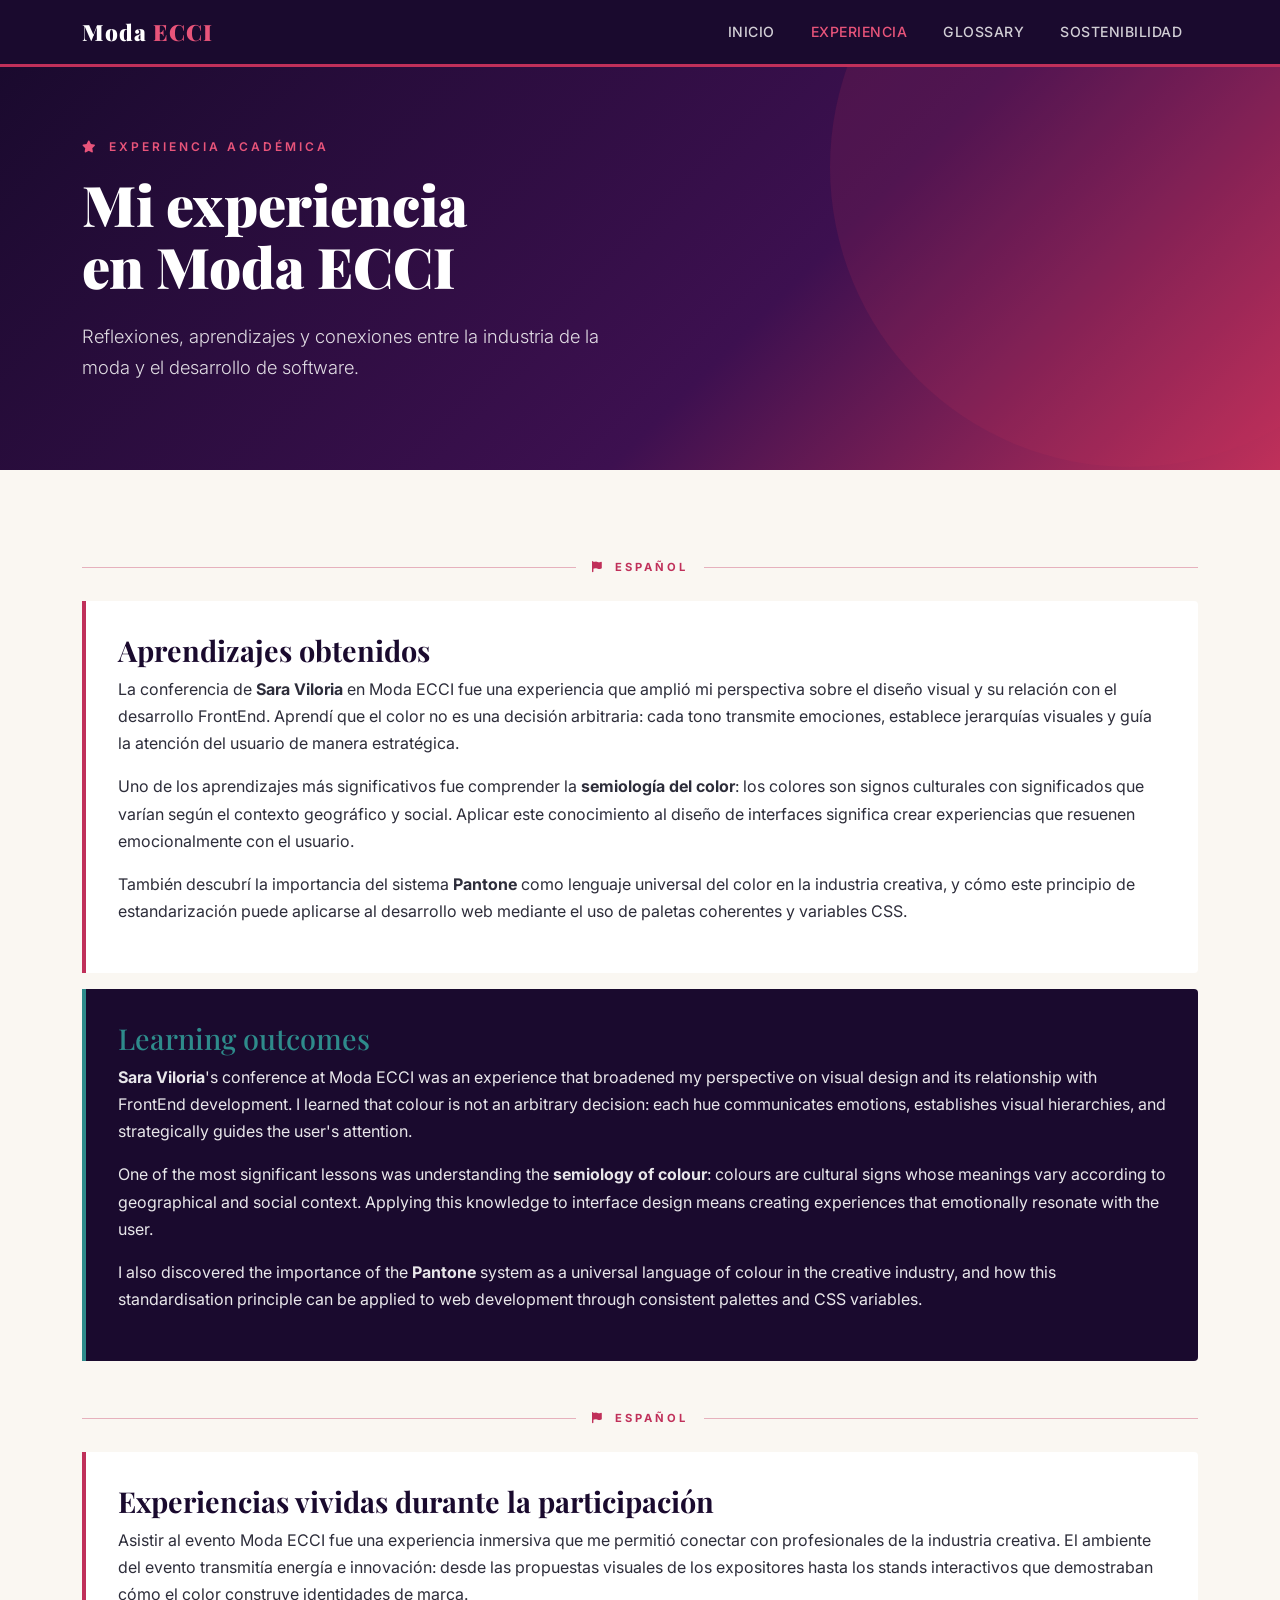
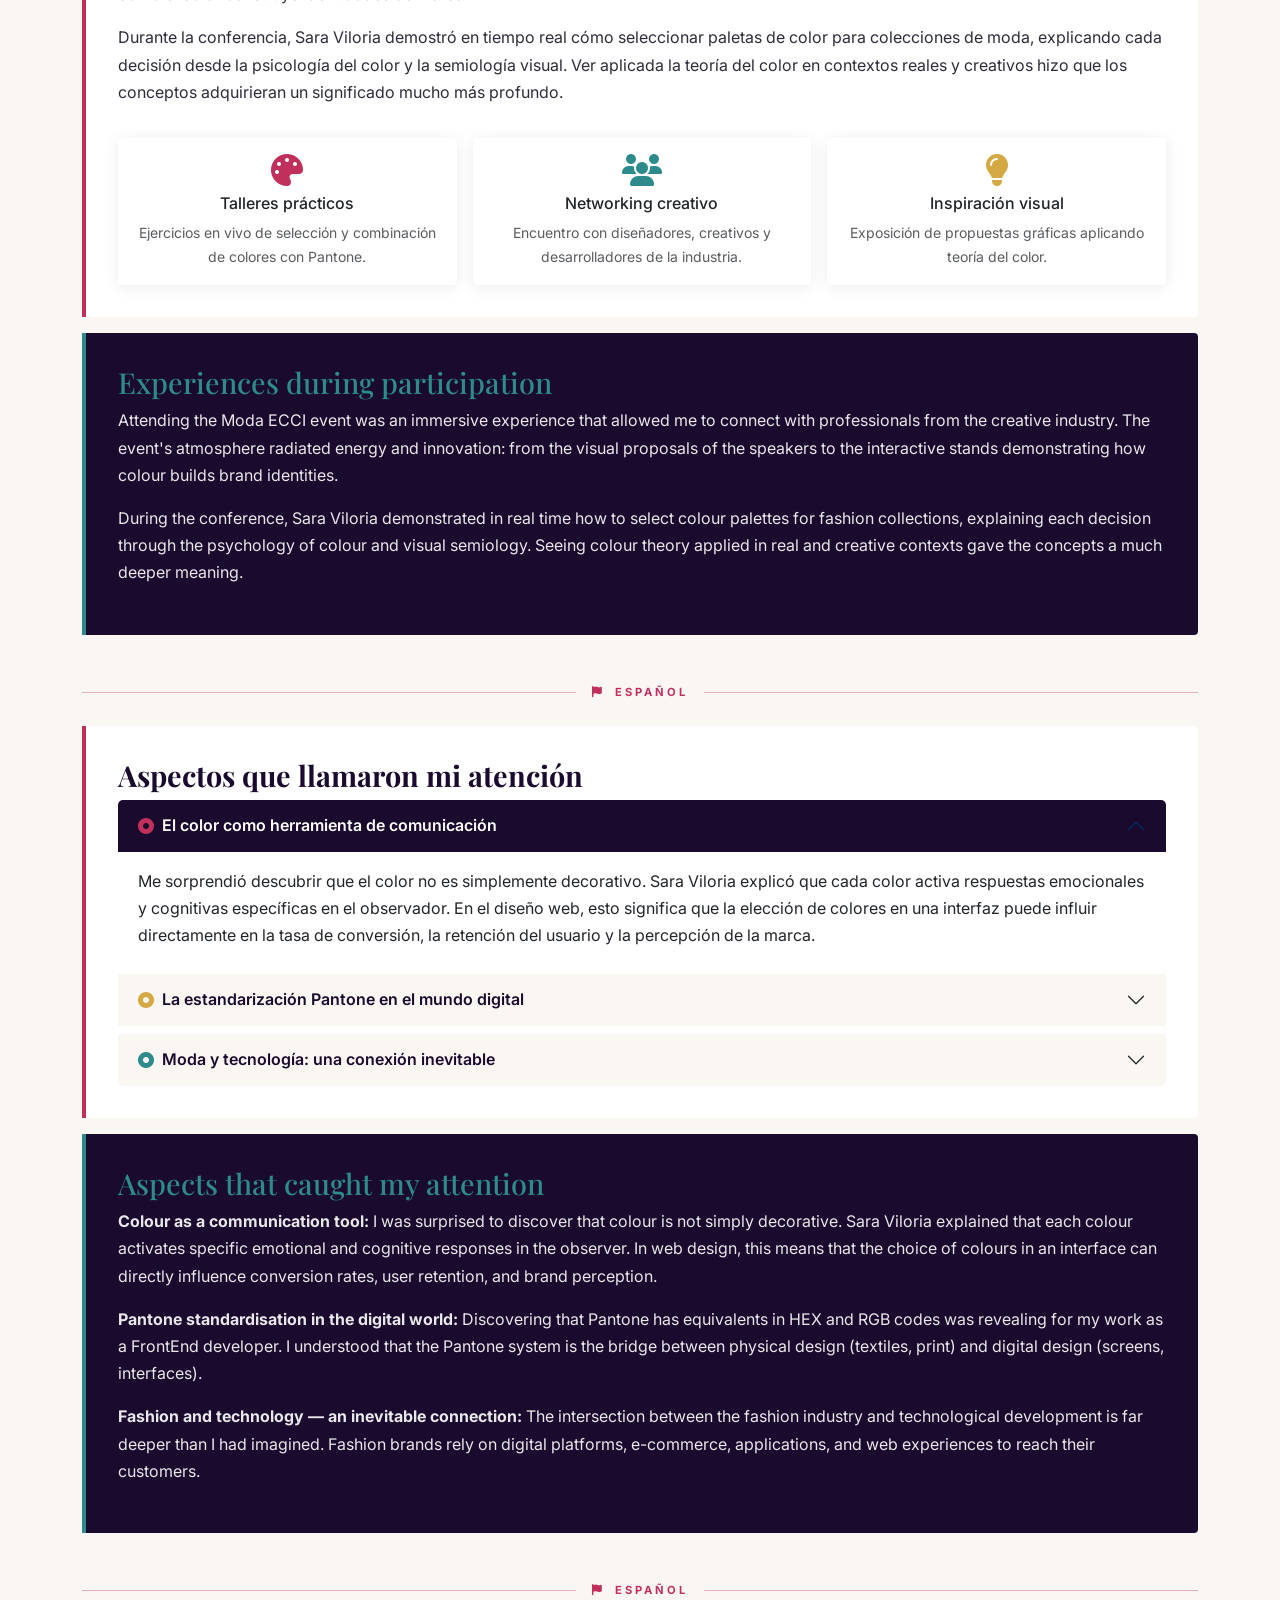
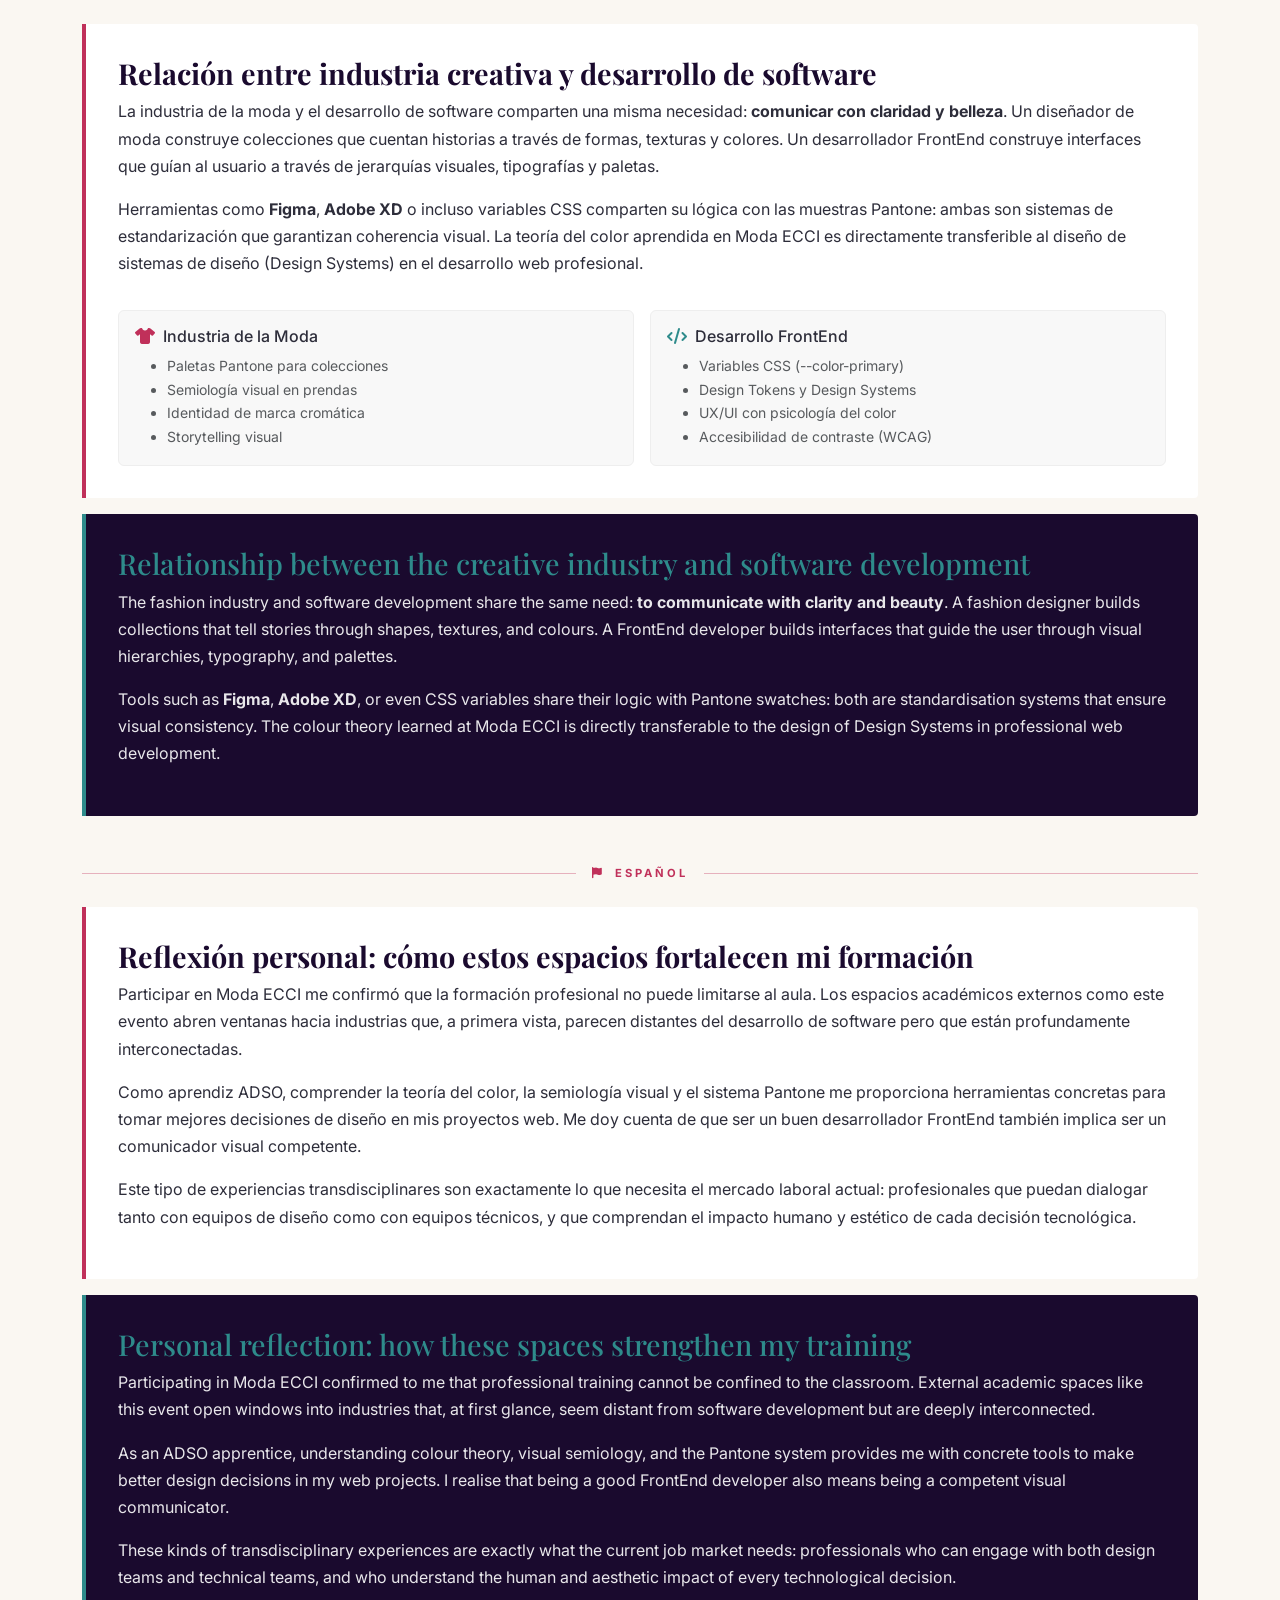
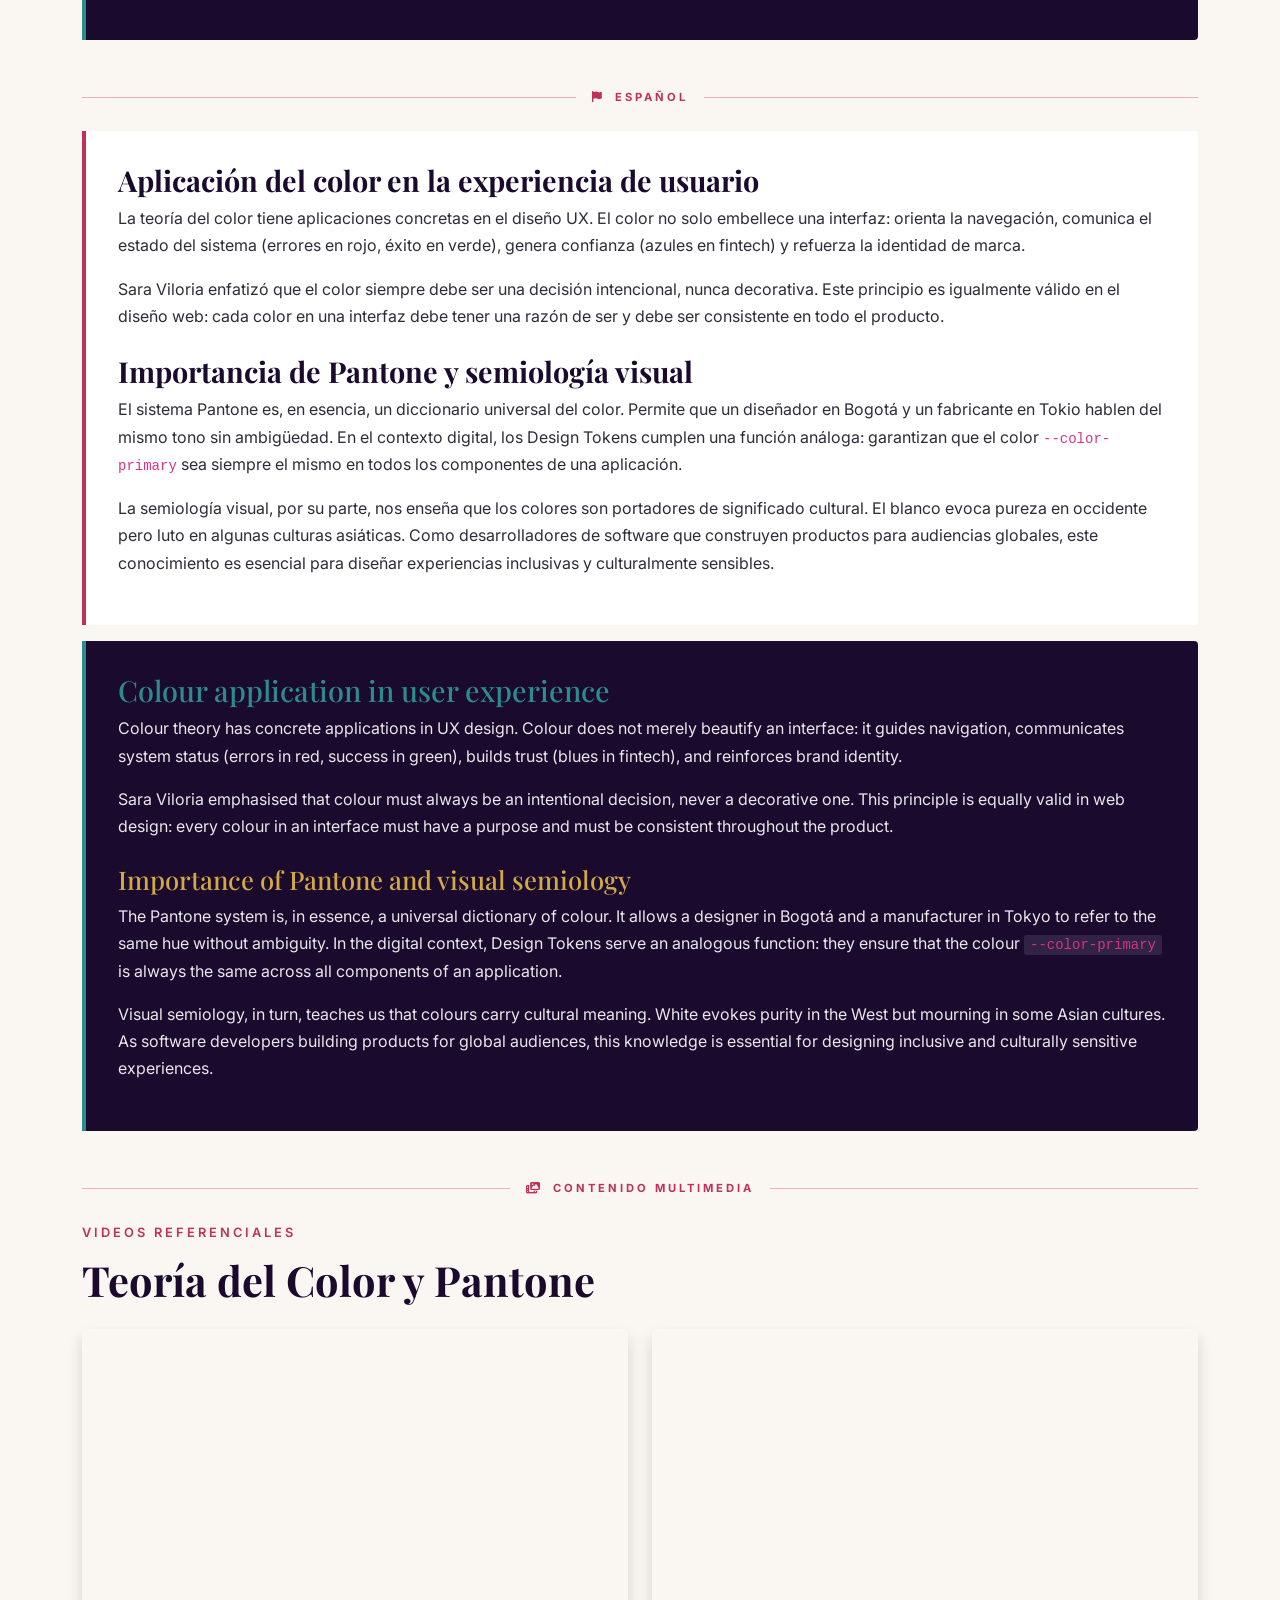
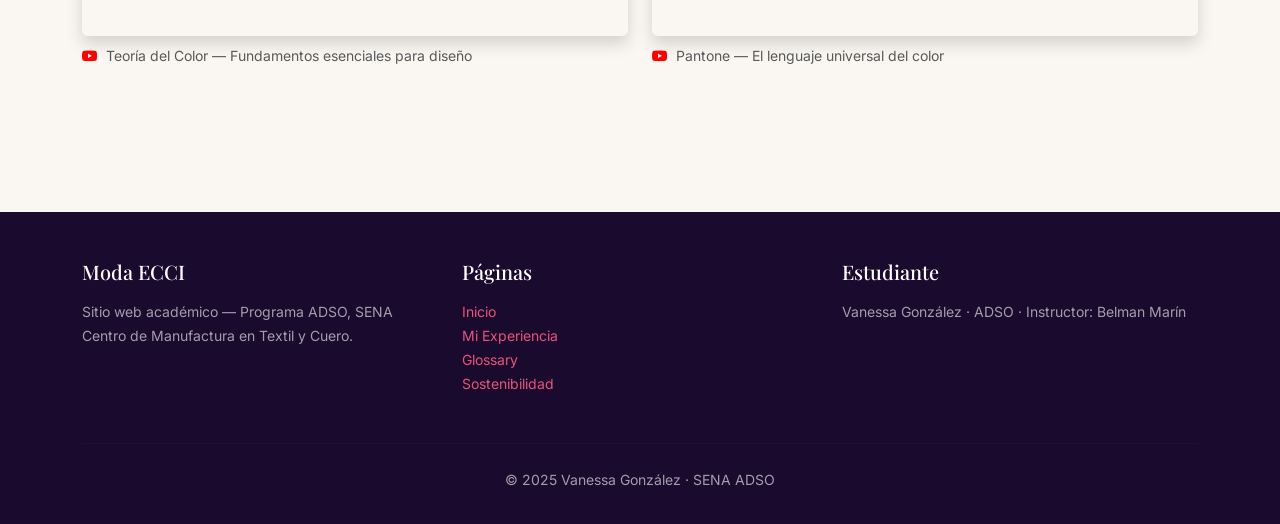
==== pages/experiencia.html @ 223ffd8f "Add files via upload" ====
<!DOCTYPE html>
<html lang="es">
<head>
  <meta charset="UTF-8" />
  <meta name="viewport" content="width=device-width, initial-scale=1.0" />
  <title>Mi Experiencia — Moda ECCI</title>
  <link rel="stylesheet" href="https://cdn.jsdelivr.net/npm/bootstrap@5.3.3/dist/css/bootstrap.min.css" />
  <link rel="stylesheet" href="https://cdnjs.cloudflare.com/ajax/libs/font-awesome/6.5.0/css/all.min.css" />
  <link rel="stylesheet" href="../css/style.css" />
</head>
<body>

  <!-- NAVBAR -->
  <nav class="navbar navbar-expand-lg navbar-moda sticky-top">
    <div class="container">
      <a class="navbar-brand" href="../index.html">Moda <span>ECCI</span></a>
      <button class="navbar-toggler border-0" type="button" data-bs-toggle="collapse" data-bs-target="#mainNav">
        <span class="navbar-toggler-icon" style="filter:invert(1);"></span>
      </button>
      <div class="collapse navbar-collapse" id="mainNav">
        <ul class="navbar-nav ms-auto gap-1">
          <li class="nav-item"><a class="nav-link" href="../index.html">Inicio</a></li>
          <li class="nav-item"><a class="nav-link" href="experiencia.html">Experiencia</a></li>
          <li class="nav-item"><a class="nav-link" href="glossary.html">Glossary</a></li>
          <li class="nav-item"><a class="nav-link" href="sostenibilidad.html">Sostenibilidad</a></li>
        </ul>
      </div>
    </div>
  </nav>

  <!-- HERO interno -->
  <section class="hero" style="padding:70px 0 55px;">
    <div class="container">
      <p class="hero-label"><i class="fa-solid fa-star me-1"></i> Experiencia académica</p>
      <h1 style="font-size:clamp(2rem,5vw,3.5rem);">Mi experiencia<br>en Moda ECCI</h1>
      <p class="lead">Reflexiones, aprendizajes y conexiones entre la industria de la moda y el desarrollo de software.</p>
    </div>
  </section>

  <main class="container py-5">

    <!-- ════════════════════════════════════════
         BLOQUE 1: APRENDIZAJES OBTENIDOS
         ════════════════════════════════════════ -->
    <div class="lang-divider"><span class="lang-tag"><i class="fa-solid fa-flag me-1"></i> Español</span></div>

    <div class="lang-section-es">
      <h2 class="section-title" style="font-size:1.8rem;">Aprendizajes obtenidos</h2>
      <p>La conferencia de <strong>Sara Viloria</strong> en Moda ECCI fue una experiencia que amplió mi perspectiva sobre el diseño visual y su relación con el desarrollo FrontEnd. Aprendí que el color no es una decisión arbitraria: cada tono transmite emociones, establece jerarquías visuales y guía la atención del usuario de manera estratégica.</p>
      <p>Uno de los aprendizajes más significativos fue comprender la <strong>semiología del color</strong>: los colores son signos culturales con significados que varían según el contexto geográfico y social. Aplicar este conocimiento al diseño de interfaces significa crear experiencias que resuenen emocionalmente con el usuario.</p>
      <p>También descubrí la importancia del sistema <strong>Pantone</strong> como lenguaje universal del color en la industria creativa, y cómo este principio de estandarización puede aplicarse al desarrollo web mediante el uso de paletas coherentes y variables CSS.</p>
    </div>

    <!-- EN - Aprendizajes -->
    <div class="lang-section-en mt-0">
      <h2 style="font-family:var(--font-display);font-size:1.8rem;color:var(--pantone-teal);">Learning outcomes</h2>
      <p><strong>Sara Viloria</strong>'s conference at Moda ECCI was an experience that broadened my perspective on visual design and its relationship with FrontEnd development. I learned that colour is not an arbitrary decision: each hue communicates emotions, establishes visual hierarchies, and strategically guides the user's attention.</p>
      <p>One of the most significant lessons was understanding the <strong>semiology of colour</strong>: colours are cultural signs whose meanings vary according to geographical and social context. Applying this knowledge to interface design means creating experiences that emotionally resonate with the user.</p>
      <p>I also discovered the importance of the <strong>Pantone</strong> system as a universal language of colour in the creative industry, and how this standardisation principle can be applied to web development through consistent palettes and CSS variables.</p>
    </div>

    <!-- ════════════════════════════════════════
         BLOQUE 2: EXPERIENCIAS VIVIDAS
         ════════════════════════════════════════ -->
    <div class="lang-divider mt-5"><span class="lang-tag"><i class="fa-solid fa-flag me-1"></i> Español</span></div>

    <div class="lang-section-es">
      <h2 class="section-title" style="font-size:1.8rem;">Experiencias vividas durante la participación</h2>
      <p>Asistir al evento Moda ECCI fue una experiencia inmersiva que me permitió conectar con profesionales de la industria creativa. El ambiente del evento transmitía energía e innovación: desde las propuestas visuales de los expositores hasta los stands interactivos que demostraban cómo el color construye identidades de marca.</p>
      <p>Durante la conferencia, Sara Viloria demostró en tiempo real cómo seleccionar paletas de color para colecciones de moda, explicando cada decisión desde la psicología del color y la semiología visual. Ver aplicada la teoría del color en contextos reales y creativos hizo que los conceptos adquirieran un significado mucho más profundo.</p>
      <div class="row g-3 mt-2">
        <div class="col-md-4">
          <div class="card-moda card text-center p-3">
            <i class="fa-solid fa-palette fa-2x mb-2" style="color:var(--magenta);"></i>
            <h6>Talleres prácticos</h6>
            <p class="small text-muted mb-0">Ejercicios en vivo de selección y combinación de colores con Pantone.</p>
          </div>
        </div>
        <div class="col-md-4">
          <div class="card-moda card text-center p-3">
            <i class="fa-solid fa-users fa-2x mb-2" style="color:var(--pantone-teal);"></i>
            <h6>Networking creativo</h6>
            <p class="small text-muted mb-0">Encuentro con diseñadores, creativos y desarrolladores de la industria.</p>
          </div>
        </div>
        <div class="col-md-4">
          <div class="card-moda card text-center p-3">
            <i class="fa-solid fa-lightbulb fa-2x mb-2" style="color:var(--pantone-gold);"></i>
            <h6>Inspiración visual</h6>
            <p class="small text-muted mb-0">Exposición de propuestas gráficas aplicando teoría del color.</p>
          </div>
        </div>
      </div>
    </div>

    <div class="lang-section-en mt-0">
      <h2 style="font-family:var(--font-display);font-size:1.8rem;color:var(--pantone-teal);">Experiences during participation</h2>
      <p>Attending the Moda ECCI event was an immersive experience that allowed me to connect with professionals from the creative industry. The event's atmosphere radiated energy and innovation: from the visual proposals of the speakers to the interactive stands demonstrating how colour builds brand identities.</p>
      <p>During the conference, Sara Viloria demonstrated in real time how to select colour palettes for fashion collections, explaining each decision through the psychology of colour and visual semiology. Seeing colour theory applied in real and creative contexts gave the concepts a much deeper meaning.</p>
    </div>

    <!-- ════════════════════════════════════════
         BLOQUE 3: ASPECTOS QUE LLAMARON LA ATENCIÓN
         ════════════════════════════════════════ -->
    <div class="lang-divider mt-5"><span class="lang-tag"><i class="fa-solid fa-flag me-1"></i> Español</span></div>

    <div class="lang-section-es">
      <h2 class="section-title" style="font-size:1.8rem;">Aspectos que llamaron mi atención</h2>
      <div class="accordion accordion-moda" id="accordionAspectos">
        <div class="accordion-item border-0 mb-2">
          <h2 class="accordion-header">
            <button class="accordion-button" type="button" data-bs-toggle="collapse" data-bs-target="#a1">
              <i class="fa-solid fa-circle-dot me-2" style="color:var(--magenta);"></i> El color como herramienta de comunicación
            </button>
          </h2>
          <div id="a1" class="accordion-collapse collapse show" data-bs-parent="#accordionAspectos">
            <div class="accordion-body">
              Me sorprendió descubrir que el color no es simplemente decorativo. Sara Viloria explicó que cada color activa respuestas emocionales y cognitivas específicas en el observador. En el diseño web, esto significa que la elección de colores en una interfaz puede influir directamente en la tasa de conversión, la retención del usuario y la percepción de la marca.
            </div>
          </div>
        </div>
        <div class="accordion-item border-0 mb-2">
          <h2 class="accordion-header">
            <button class="accordion-button collapsed" type="button" data-bs-toggle="collapse" data-bs-target="#a2">
              <i class="fa-solid fa-circle-dot me-2" style="color:var(--pantone-gold);"></i> La estandarización Pantone en el mundo digital
            </button>
          </h2>
          <div id="a2" class="accordion-collapse collapse" data-bs-parent="#accordionAspectos">
            <div class="accordion-body">
              Descubrir que Pantone tiene equivalentes en código HEX y RGB fue revelador para mi trabajo como desarrolladora FrontEnd. Comprendí que el sistema Pantone es el puente entre el diseño físico (textiles, impresión) y el digital (pantallas, interfaces), permitiendo que una marca mantenga coherencia cromática en todos sus soportes.
            </div>
          </div>
        </div>
        <div class="accordion-item border-0">
          <h2 class="accordion-header">
            <button class="accordion-button collapsed" type="button" data-bs-toggle="collapse" data-bs-target="#a3">
              <i class="fa-solid fa-circle-dot me-2" style="color:var(--pantone-teal);"></i> Moda y tecnología: una conexión inevitable
            </button>
          </h2>
          <div id="a3" class="accordion-collapse collapse" data-bs-parent="#accordionAspectos">
            <div class="accordion-body">
              La intersección entre la industria de la moda y el desarrollo tecnológico es mucho más profunda de lo que imaginaba. Las marcas de moda dependen de plataformas digitales, e-commerce, aplicaciones y experiencias web para llegar a sus clientes. La teoría del color que se aprende en el contexto de la moda es directamente aplicable al diseño de interfaces web.
            </div>
          </div>
        </div>
      </div>
    </div>

    <div class="lang-section-en mt-0">
      <h2 style="font-family:var(--font-display);font-size:1.8rem;color:var(--pantone-teal);">Aspects that caught my attention</h2>
      <p><strong>Colour as a communication tool:</strong> I was surprised to discover that colour is not simply decorative. Sara Viloria explained that each colour activates specific emotional and cognitive responses in the observer. In web design, this means that the choice of colours in an interface can directly influence conversion rates, user retention, and brand perception.</p>
      <p><strong>Pantone standardisation in the digital world:</strong> Discovering that Pantone has equivalents in HEX and RGB codes was revealing for my work as a FrontEnd developer. I understood that the Pantone system is the bridge between physical design (textiles, print) and digital design (screens, interfaces).</p>
      <p><strong>Fashion and technology — an inevitable connection:</strong> The intersection between the fashion industry and technological development is far deeper than I had imagined. Fashion brands rely on digital platforms, e-commerce, applications, and web experiences to reach their customers.</p>
    </div>

    <!-- ════════════════════════════════════════
         BLOQUE 4: INDUSTRIA CREATIVA Y SOFTWARE
         ════════════════════════════════════════ -->
    <div class="lang-divider mt-5"><span class="lang-tag"><i class="fa-solid fa-flag me-1"></i> Español</span></div>

    <div class="lang-section-es">
      <h2 class="section-title" style="font-size:1.8rem;">Relación entre industria creativa y desarrollo de software</h2>
      <p>La industria de la moda y el desarrollo de software comparten una misma necesidad: <strong>comunicar con claridad y belleza</strong>. Un diseñador de moda construye colecciones que cuentan historias a través de formas, texturas y colores. Un desarrollador FrontEnd construye interfaces que guían al usuario a través de jerarquías visuales, tipografías y paletas.</p>
      <p>Herramientas como <strong>Figma</strong>, <strong>Adobe XD</strong> o incluso variables CSS comparten su lógica con las muestras Pantone: ambas son sistemas de estandarización que garantizan coherencia visual. La teoría del color aprendida en Moda ECCI es directamente transferible al diseño de sistemas de diseño (Design Systems) en el desarrollo web profesional.</p>
      <div class="row g-3 mt-3">
        <div class="col-md-6">
          <div class="p-3 rounded" style="background:#f8f8f8;border:1px solid #eee;">
            <h6><i class="fa-solid fa-shirt me-2" style="color:var(--magenta);"></i>Industria de la Moda</h6>
            <ul class="small text-muted mb-0">
              <li>Paletas Pantone para colecciones</li>
              <li>Semiología visual en prendas</li>
              <li>Identidad de marca cromática</li>
              <li>Storytelling visual</li>
            </ul>
          </div>
        </div>
        <div class="col-md-6">
          <div class="p-3 rounded" style="background:#f8f8f8;border:1px solid #eee;">
            <h6><i class="fa-solid fa-code me-2" style="color:var(--pantone-teal);"></i>Desarrollo FrontEnd</h6>
            <ul class="small text-muted mb-0">
              <li>Variables CSS (--color-primary)</li>
              <li>Design Tokens y Design Systems</li>
              <li>UX/UI con psicología del color</li>
              <li>Accesibilidad de contraste (WCAG)</li>
            </ul>
          </div>
        </div>
      </div>
    </div>

    <div class="lang-section-en mt-0">
      <h2 style="font-family:var(--font-display);font-size:1.8rem;color:var(--pantone-teal);">Relationship between the creative industry and software development</h2>
      <p>The fashion industry and software development share the same need: <strong>to communicate with clarity and beauty</strong>. A fashion designer builds collections that tell stories through shapes, textures, and colours. A FrontEnd developer builds interfaces that guide the user through visual hierarchies, typography, and palettes.</p>
      <p>Tools such as <strong>Figma</strong>, <strong>Adobe XD</strong>, or even CSS variables share their logic with Pantone swatches: both are standardisation systems that ensure visual consistency. The colour theory learned at Moda ECCI is directly transferable to the design of Design Systems in professional web development.</p>
    </div>

    <!-- ════════════════════════════════════════
         BLOQUE 5: REFLEXIÓN PERSONAL
         ════════════════════════════════════════ -->
    <div class="lang-divider mt-5"><span class="lang-tag"><i class="fa-solid fa-flag me-1"></i> Español</span></div>

    <div class="lang-section-es">
      <h2 class="section-title" style="font-size:1.8rem;">Reflexión personal: cómo estos espacios fortalecen mi formación</h2>
      <p>Participar en Moda ECCI me confirmó que la formación profesional no puede limitarse al aula. Los espacios académicos externos como este evento abren ventanas hacia industrias que, a primera vista, parecen distantes del desarrollo de software pero que están profundamente interconectadas.</p>
      <p>Como aprendiz ADSO, comprender la teoría del color, la semiología visual y el sistema Pantone me proporciona herramientas concretas para tomar mejores decisiones de diseño en mis proyectos web. Me doy cuenta de que ser un buen desarrollador FrontEnd también implica ser un comunicador visual competente.</p>
      <p>Este tipo de experiencias transdisciplinares son exactamente lo que necesita el mercado laboral actual: profesionales que puedan dialogar tanto con equipos de diseño como con equipos técnicos, y que comprendan el impacto humano y estético de cada decisión tecnológica.</p>
    </div>

    <div class="lang-section-en mt-0">
      <h2 style="font-family:var(--font-display);font-size:1.8rem;color:var(--pantone-teal);">Personal reflection: how these spaces strengthen my training</h2>
      <p>Participating in Moda ECCI confirmed to me that professional training cannot be confined to the classroom. External academic spaces like this event open windows into industries that, at first glance, seem distant from software development but are deeply interconnected.</p>
      <p>As an ADSO apprentice, understanding colour theory, visual semiology, and the Pantone system provides me with concrete tools to make better design decisions in my web projects. I realise that being a good FrontEnd developer also means being a competent visual communicator.</p>
      <p>These kinds of transdisciplinary experiences are exactly what the current job market needs: professionals who can engage with both design teams and technical teams, and who understand the human and aesthetic impact of every technological decision.</p>
    </div>

    <!-- ════════════════════════════════════════
         BLOQUE 6: COLOR EN UX + PANTONE
         ════════════════════════════════════════ -->
    <div class="lang-divider mt-5"><span class="lang-tag"><i class="fa-solid fa-flag me-1"></i> Español</span></div>

    <div class="lang-section-es">
      <h2 class="section-title" style="font-size:1.8rem;">Aplicación del color en la experiencia de usuario</h2>
      <p>La teoría del color tiene aplicaciones concretas en el diseño UX. El color no solo embellece una interfaz: orienta la navegación, comunica el estado del sistema (errores en rojo, éxito en verde), genera confianza (azules en fintech) y refuerza la identidad de marca.</p>
      <p>Sara Viloria enfatizó que el color siempre debe ser una decisión intencional, nunca decorativa. Este principio es igualmente válido en el diseño web: cada color en una interfaz debe tener una razón de ser y debe ser consistente en todo el producto.</p>

      <h2 class="section-title mt-4" style="font-size:1.8rem;">Importancia de Pantone y semiología visual</h2>
      <p>El sistema Pantone es, en esencia, un diccionario universal del color. Permite que un diseñador en Bogotá y un fabricante en Tokio hablen del mismo tono sin ambigüedad. En el contexto digital, los Design Tokens cumplen una función análoga: garantizan que el color <code>--color-primary</code> sea siempre el mismo en todos los componentes de una aplicación.</p>
      <p>La semiología visual, por su parte, nos enseña que los colores son portadores de significado cultural. El blanco evoca pureza en occidente pero luto en algunas culturas asiáticas. Como desarrolladores de software que construyen productos para audiencias globales, este conocimiento es esencial para diseñar experiencias inclusivas y culturalmente sensibles.</p>
    </div>

    <div class="lang-section-en mt-0">
      <h2 style="font-family:var(--font-display);font-size:1.8rem;color:var(--pantone-teal);">Colour application in user experience</h2>
      <p>Colour theory has concrete applications in UX design. Colour does not merely beautify an interface: it guides navigation, communicates system status (errors in red, success in green), builds trust (blues in fintech), and reinforces brand identity.</p>
      <p>Sara Viloria emphasised that colour must always be an intentional decision, never a decorative one. This principle is equally valid in web design: every colour in an interface must have a purpose and must be consistent throughout the product.</p>

      <h2 style="font-family:var(--font-display);font-size:1.6rem;color:var(--pantone-gold);margin-top:1.5rem;">Importance of Pantone and visual semiology</h2>
      <p>The Pantone system is, in essence, a universal dictionary of colour. It allows a designer in Bogotá and a manufacturer in Tokyo to refer to the same hue without ambiguity. In the digital context, Design Tokens serve an analogous function: they ensure that the colour <code style="background:rgba(255,255,255,0.1);padding:2px 6px;border-radius:3px;">--color-primary</code> is always the same across all components of an application.</p>
      <p>Visual semiology, in turn, teaches us that colours carry cultural meaning. White evokes purity in the West but mourning in some Asian cultures. As software developers building products for global audiences, this knowledge is essential for designing inclusive and culturally sensitive experiences.</p>
    </div>

    <!-- ════════════════════════════════════════
         MULTIMEDIA
         ════════════════════════════════════════ -->
    <div class="lang-divider mt-5"><span class="lang-tag"><i class="fa-solid fa-photo-film me-1"></i> Contenido Multimedia</span></div>

    <p class="section-subtitle">Videos referenciales</p>
    <h2 class="section-title mb-4">Teoría del Color y Pantone</h2>

    <div class="row g-4">
      <div class="col-md-6">
        <div class="ratio ratio-16x9 rounded overflow-hidden shadow">
          <iframe
            src="https://www.youtube.com/embed/YeI6Wqn4I78"
            title="Teoría del Color — Fundamentos"
            allowfullscreen
            loading="lazy">
          </iframe>
        </div>
        <p class="small text-muted mt-2"><i class="fa-brands fa-youtube me-1" style="color:#FF0000;"></i> Teoría del Color — Fundamentos esenciales para diseño</p>
      </div>
      <div class="col-md-6">
        <div class="ratio ratio-16x9 rounded overflow-hidden shadow">
          <iframe
            src="https://www.youtube.com/embed/y3O21m2j-rQ"
            title="Pantone — Sistema de color"
            allowfullscreen
            loading="lazy">
          </iframe>
        </div>
        <p class="small text-muted mt-2"><i class="fa-brands fa-youtube me-1" style="color:#FF0000;"></i> Pantone — El lenguaje universal del color</p>
      </div>
    </div>

  </main>

  <!-- FOOTER -->
  <footer>
    <div class="container">
      <div class="row g-4">
        <div class="col-md-4">
          <h5>Moda ECCI</h5>
          <p class="small">Sitio web académico — Programa ADSO, SENA Centro de Manufactura en Textil y Cuero.</p>
        </div>
        <div class="col-md-4">
          <h5>Páginas</h5>
          <ul class="list-unstyled small">
            <li><a href="../index.html">Inicio</a></li>
            <li><a href="experiencia.html">Mi Experiencia</a></li>
            <li><a href="glossary.html">Glossary</a></li>
            <li><a href="sostenibilidad.html">Sostenibilidad</a></li>
          </ul>
        </div>
        <div class="col-md-4">
          <h5>Estudiante</h5>
          <p class="small">Vanessa González · ADSO · Instructor: Belman Marín</p>
        </div>
      </div>
      <hr class="footer-divider" />
      <p class="small text-center mb-0">© 2025 Vanessa González · SENA ADSO</p>
    </div>
  </footer>

  <script src="https://cdn.jsdelivr.net/npm/bootstrap@5.3.3/dist/js/bootstrap.bundle.min.js"></script>
  <script src="../js/main.js"></script>
</body>
</html>
---- css/style.css ----
/* =============================================
   MODA ECCI — Estilos principales
   Paleta inspirada en teoría del color y Pantone
   ============================================= */

@import url('https://fonts.googleapis.com/css2?family=Playfair+Display:wght@400;700;900&family=Inter:wght@300;400;500;600&display=swap');

:root {
  --magenta:    #C0305A;
  --magenta-light: #E8547A;
  --deep:       #1A0A2E;
  --charcoal:   #2D2D3A;
  --ivory:      #FAF7F2;
  --warm-gray:  #9A9090;
  --pantone-gold: #D4A843;
  --pantone-teal: #2E8B8B;
  --white:      #FFFFFF;

  --font-display: 'Playfair Display', Georgia, serif;
  --font-body:    'Inter', system-ui, sans-serif;

  --radius: 4px;
  --transition: 0.25s ease;
}

* { box-sizing: border-box; }

body {
  font-family: var(--font-body);
  background-color: var(--ivory);
  color: var(--charcoal);
  margin: 0;
  padding: 0;
  line-height: 1.7;
}

/* ── Navbar ── */
.navbar-moda {
  background-color: var(--deep) !important;
  border-bottom: 3px solid var(--magenta);
}

.navbar-moda .navbar-brand {
  font-family: var(--font-display);
  font-weight: 900;
  font-size: 1.4rem;
  color: var(--white) !important;
  letter-spacing: 1px;
}

.navbar-moda .navbar-brand span {
  color: var(--magenta-light);
}

.navbar-moda .nav-link {
  color: rgba(255,255,255,0.80) !important;
  font-size: 0.88rem;
  font-weight: 500;
  letter-spacing: 0.5px;
  text-transform: uppercase;
  padding: 0.5rem 1rem !important;
  transition: color var(--transition);
}

.navbar-moda .nav-link:hover,
.navbar-moda .nav-link.active {
  color: var(--magenta-light) !important;
}

/* ── Hero ── */
.hero {
  background: linear-gradient(135deg, var(--deep) 0%, #3D1050 60%, var(--magenta) 100%);
  color: var(--white);
  padding: 100px 0 80px;
  position: relative;
  overflow: hidden;
}

.hero::before {
  content: '';
  position: absolute;
  width: 600px; height: 600px;
  border-radius: 50%;
  background: rgba(192, 48, 90, 0.15);
  top: -200px; right: -150px;
  pointer-events: none;
}

.hero-label {
  font-size: 0.75rem;
  font-weight: 600;
  letter-spacing: 3px;
  text-transform: uppercase;
  color: var(--magenta-light);
  margin-bottom: 1rem;
}

.hero h1 {
  font-family: var(--font-display);
  font-size: clamp(2.5rem, 6vw, 4.5rem);
  font-weight: 900;
  line-height: 1.1;
  margin-bottom: 1.5rem;
}

.hero p.lead {
  font-size: 1.15rem;
  font-weight: 300;
  color: rgba(255,255,255,0.85);
  max-width: 560px;
  margin-bottom: 2rem;
}

.badge-pantone {
  display: inline-block;
  background: var(--pantone-gold);
  color: var(--deep);
  font-size: 0.7rem;
  font-weight: 700;
  letter-spacing: 2px;
  text-transform: uppercase;
  padding: 4px 12px;
  border-radius: 2px;
  margin-right: 8px;
}

/* ── Sección bilingüe ── */
.lang-divider {
  display: flex;
  align-items: center;
  gap: 16px;
  margin: 2.5rem 0 1.5rem;
}

.lang-divider::before,
.lang-divider::after {
  content: '';
  flex: 1;
  height: 1px;
  background: var(--magenta);
  opacity: 0.35;
}

.lang-tag {
  font-size: 0.7rem;
  font-weight: 700;
  letter-spacing: 3px;
  text-transform: uppercase;
  color: var(--magenta);
  white-space: nowrap;
}

.lang-section-es {
  background: var(--white);
  border-left: 4px solid var(--magenta);
  border-radius: 0 var(--radius) var(--radius) 0;
  padding: 2rem;
  margin-bottom: 1rem;
}

.lang-section-en {
  background: var(--deep);
  color: rgba(255,255,255,0.9);
  border-left: 4px solid var(--pantone-teal);
  border-radius: 0 var(--radius) var(--radius) 0;
  padding: 2rem;
}

.lang-section-en h2,
.lang-section-en h3,
.lang-section-en p,
.lang-section-en li {
  color: rgba(255,255,255,0.9);
}

/* ── Section titles ── */
.section-title {
  font-family: var(--font-display);
  font-size: clamp(1.8rem, 4vw, 2.6rem);
  font-weight: 700;
  color: var(--deep);
  margin-bottom: 0.5rem;
}

.section-subtitle {
  font-size: 0.8rem;
  font-weight: 600;
  letter-spacing: 3px;
  text-transform: uppercase;
  color: var(--magenta);
  margin-bottom: 0.75rem;
}

/* ── Cards ── */
.card-moda {
  border: none;
  border-radius: var(--radius);
  box-shadow: 0 2px 16px rgba(26,10,46,0.08);
  transition: transform var(--transition), box-shadow var(--transition);
  height: 100%;
}

.card-moda:hover {
  transform: translateY(-4px);
  box-shadow: 0 8px 32px rgba(192,48,90,0.15);
}

.card-moda .card-header {
  background: var(--deep);
  color: var(--white);
  font-family: var(--font-display);
  font-size: 1.1rem;
  border-radius: var(--radius) var(--radius) 0 0;
  padding: 1.25rem 1.5rem;
}

.card-moda .card-body {
  padding: 1.5rem;
}

/* ── Color swatches (Pantone) ── */
.swatch-row {
  display: flex;
  gap: 12px;
  flex-wrap: wrap;
  margin: 1.5rem 0;
}

.swatch {
  width: 80px;
  text-align: center;
}

.swatch-block {
  width: 80px;
  height: 80px;
  border-radius: var(--radius);
  margin-bottom: 6px;
  box-shadow: 0 2px 8px rgba(0,0,0,0.15);
}

.swatch-name {
  font-size: 0.65rem;
  font-weight: 600;
  text-transform: uppercase;
  letter-spacing: 0.5px;
  color: var(--charcoal);
}

.swatch-code {
  font-size: 0.6rem;
  color: var(--warm-gray);
}

/* ── Glossary table ── */
.table-glossary thead {
  background: var(--deep);
  color: var(--white);
}

.table-glossary thead th {
  font-size: 0.75rem;
  letter-spacing: 2px;
  text-transform: uppercase;
  font-weight: 600;
  padding: 1rem 1.25rem;
}

.table-glossary tbody tr:hover {
  background-color: rgba(192,48,90,0.04);
}

.badge-en {
  background-color: var(--pantone-teal);
  color: white;
  font-size: 0.65rem;
  font-weight: 600;
  letter-spacing: 1px;
  padding: 3px 8px;
  border-radius: 2px;
}

/* ── Footer ── */
footer {
  background: var(--deep);
  color: rgba(255,255,255,0.6);
  padding: 48px 0 32px;
  margin-top: 5rem;
}

footer h5 {
  color: var(--white);
  font-family: var(--font-display);
  margin-bottom: 1rem;
}

footer a {
  color: var(--magenta-light);
  text-decoration: none;
}

footer a:hover {
  color: var(--white);
}

.footer-divider {
  border-color: rgba(255,255,255,0.1);
  margin: 2rem 0 1.5rem;
}

/* ── Accordion override ── */
.accordion-moda .accordion-button {
  font-weight: 600;
  color: var(--deep);
  background: var(--ivory);
}

.accordion-moda .accordion-button:not(.collapsed) {
  background: var(--deep);
  color: var(--white);
  box-shadow: none;
}

.accordion-moda .accordion-button:focus {
  box-shadow: 0 0 0 3px rgba(192,48,90,0.25);
}

/* ── Btn override ── */
.btn-moda {
  background: var(--magenta);
  color: var(--white);
  border: none;
  border-radius: var(--radius);
  font-weight: 600;
  font-size: 0.85rem;
  letter-spacing: 0.5px;
  padding: 10px 24px;
  transition: background var(--transition);
}

.btn-moda:hover {
  background: var(--magenta-light);
  color: var(--white);
}

.btn-outline-moda {
  border: 2px solid var(--magenta);
  color: var(--magenta);
  background: transparent;
  border-radius: var(--radius);
  font-weight: 600;
  font-size: 0.85rem;
  padding: 10px 24px;
  transition: all var(--transition);
}

.btn-outline-moda:hover {
  background: var(--magenta);
  color: var(--white);
}

/* ── Responsive ── */
@media (max-width: 768px) {
  .hero { padding: 72px 0 56px; }
  .swatch { width: 60px; }
  .swatch-block { width: 60px; height: 60px; }
}
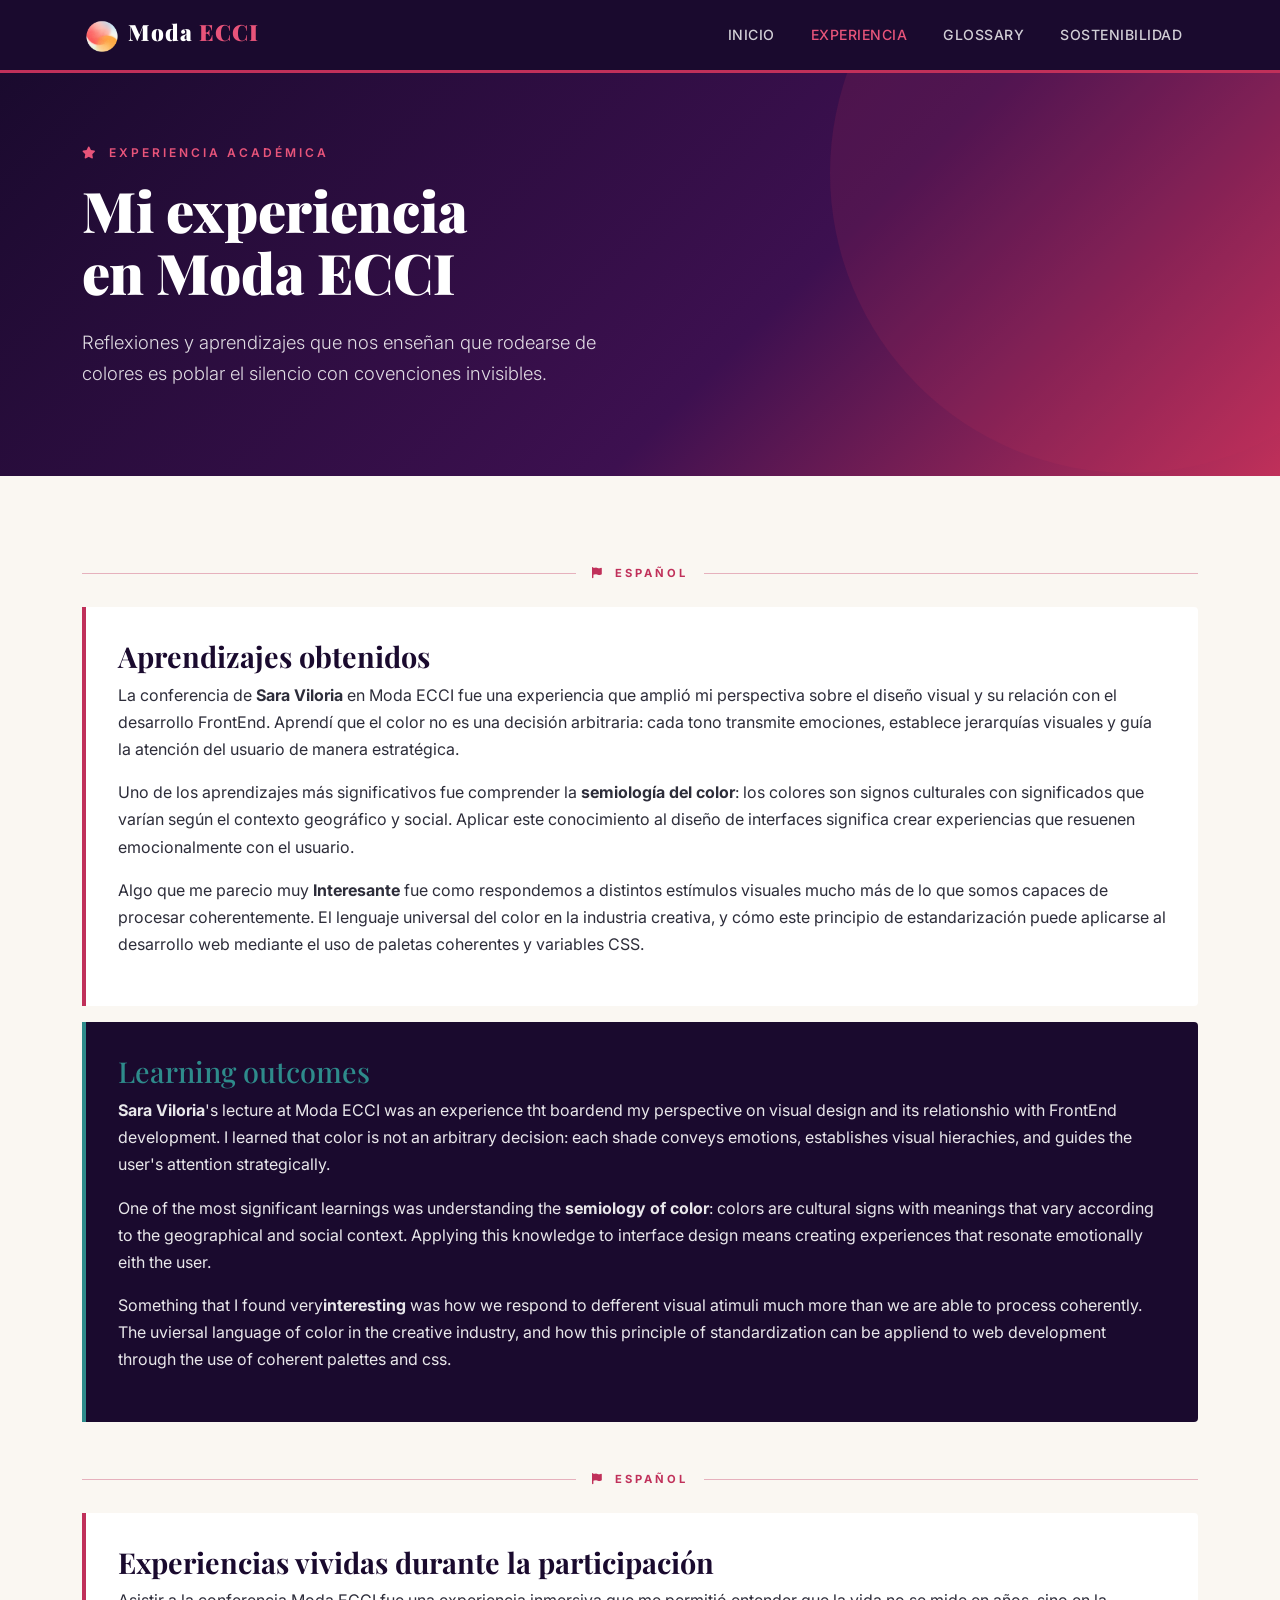
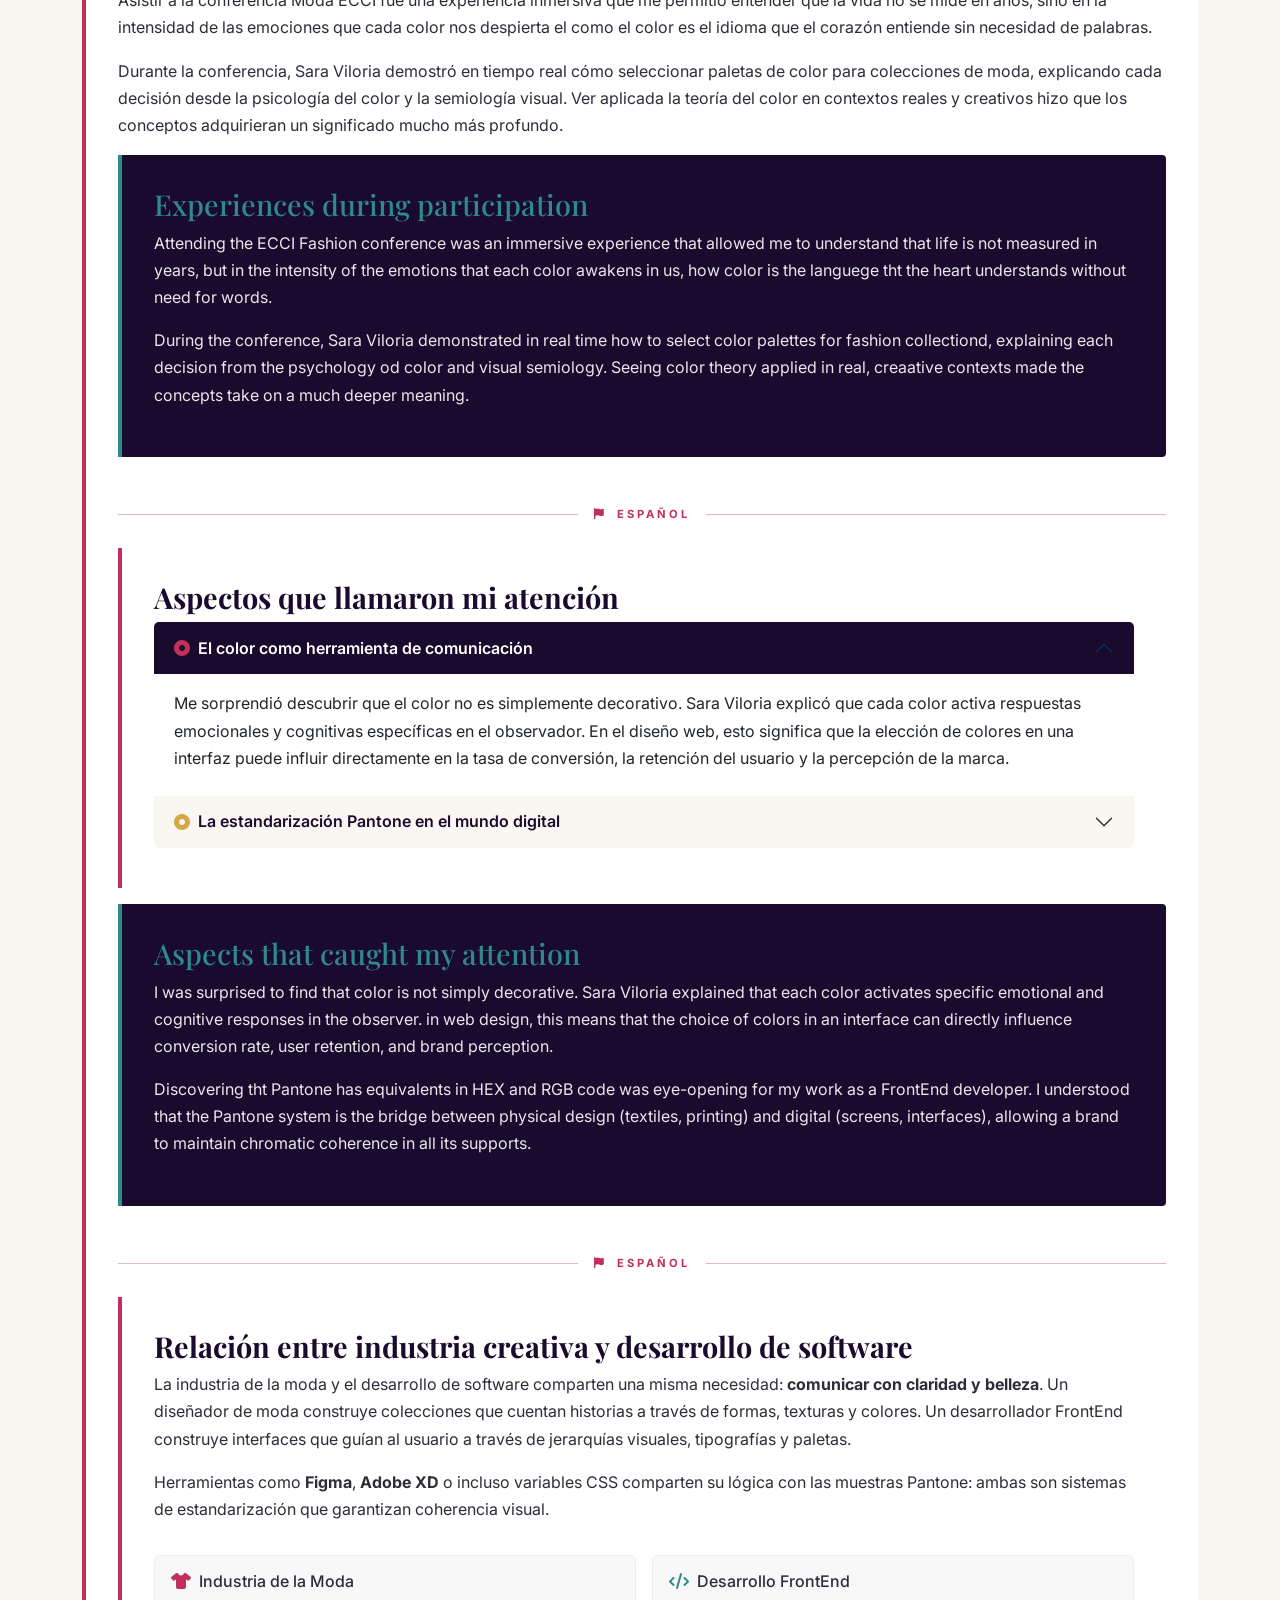
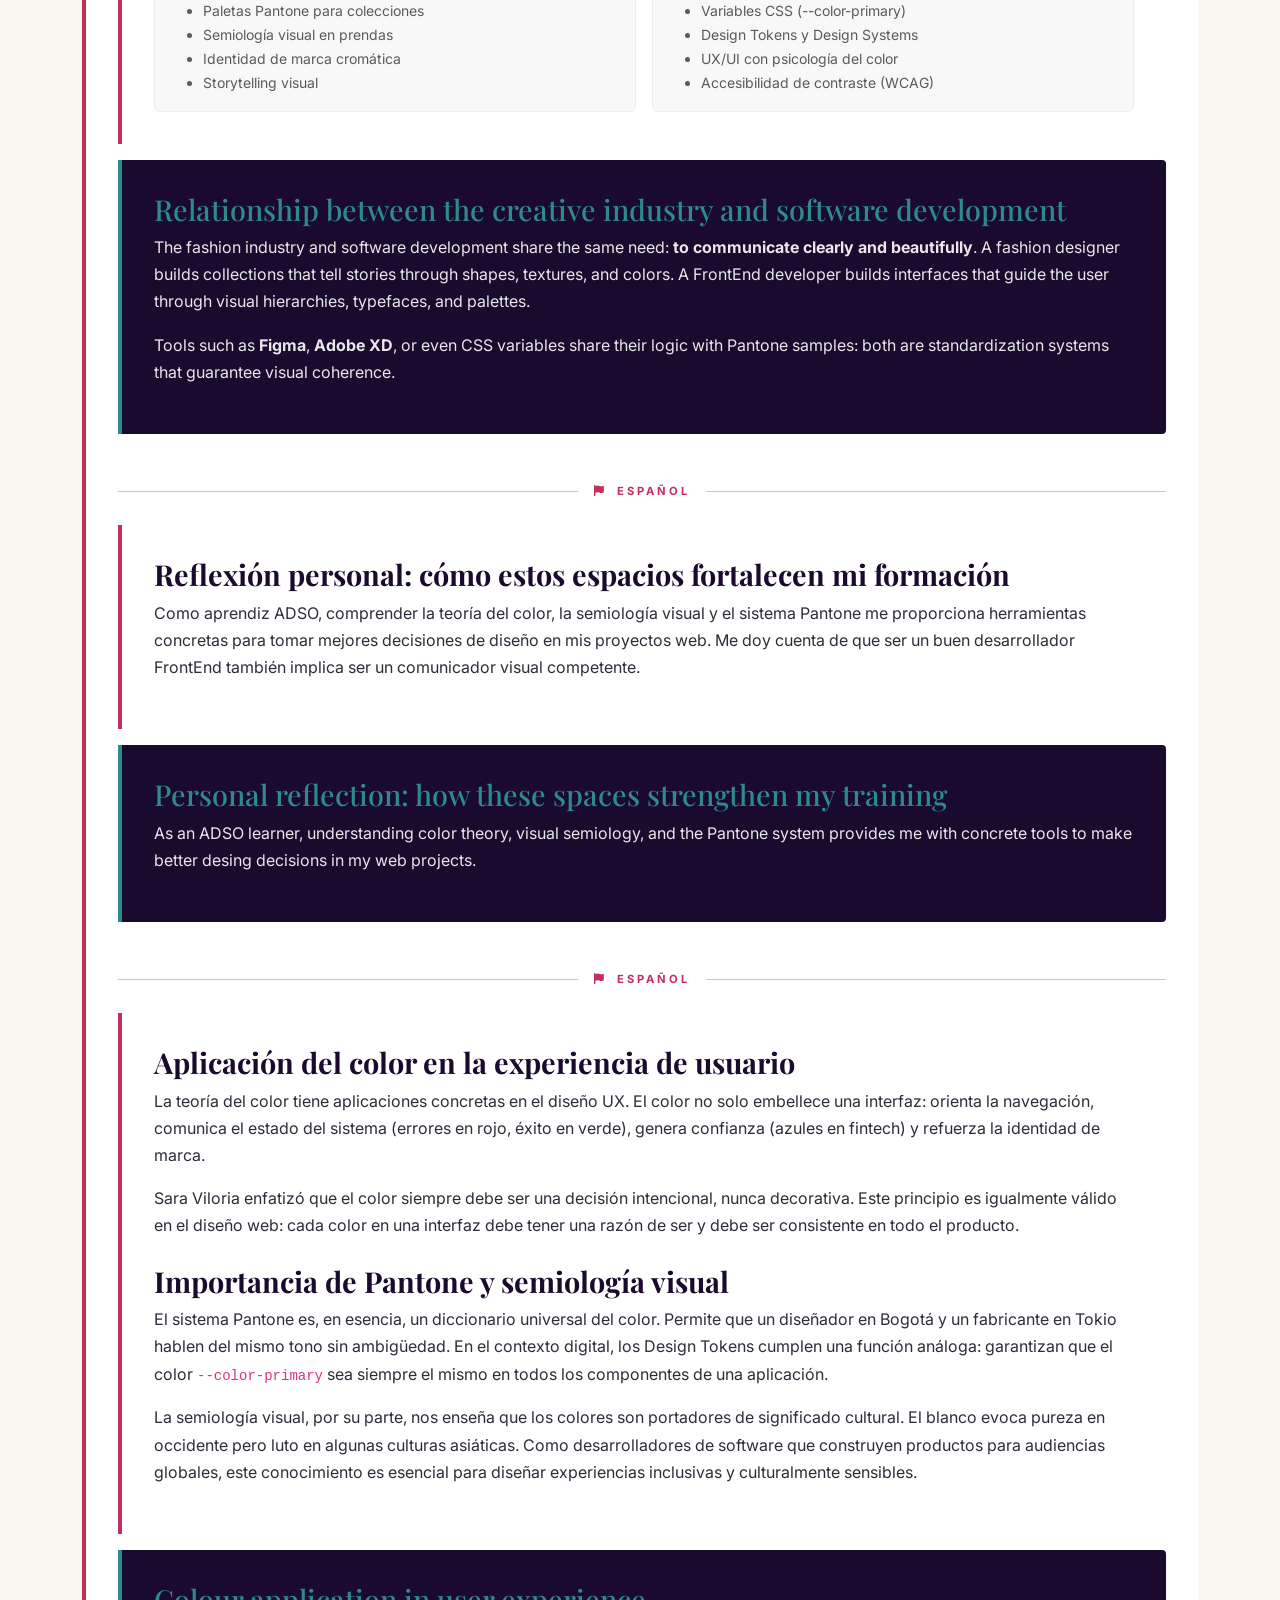
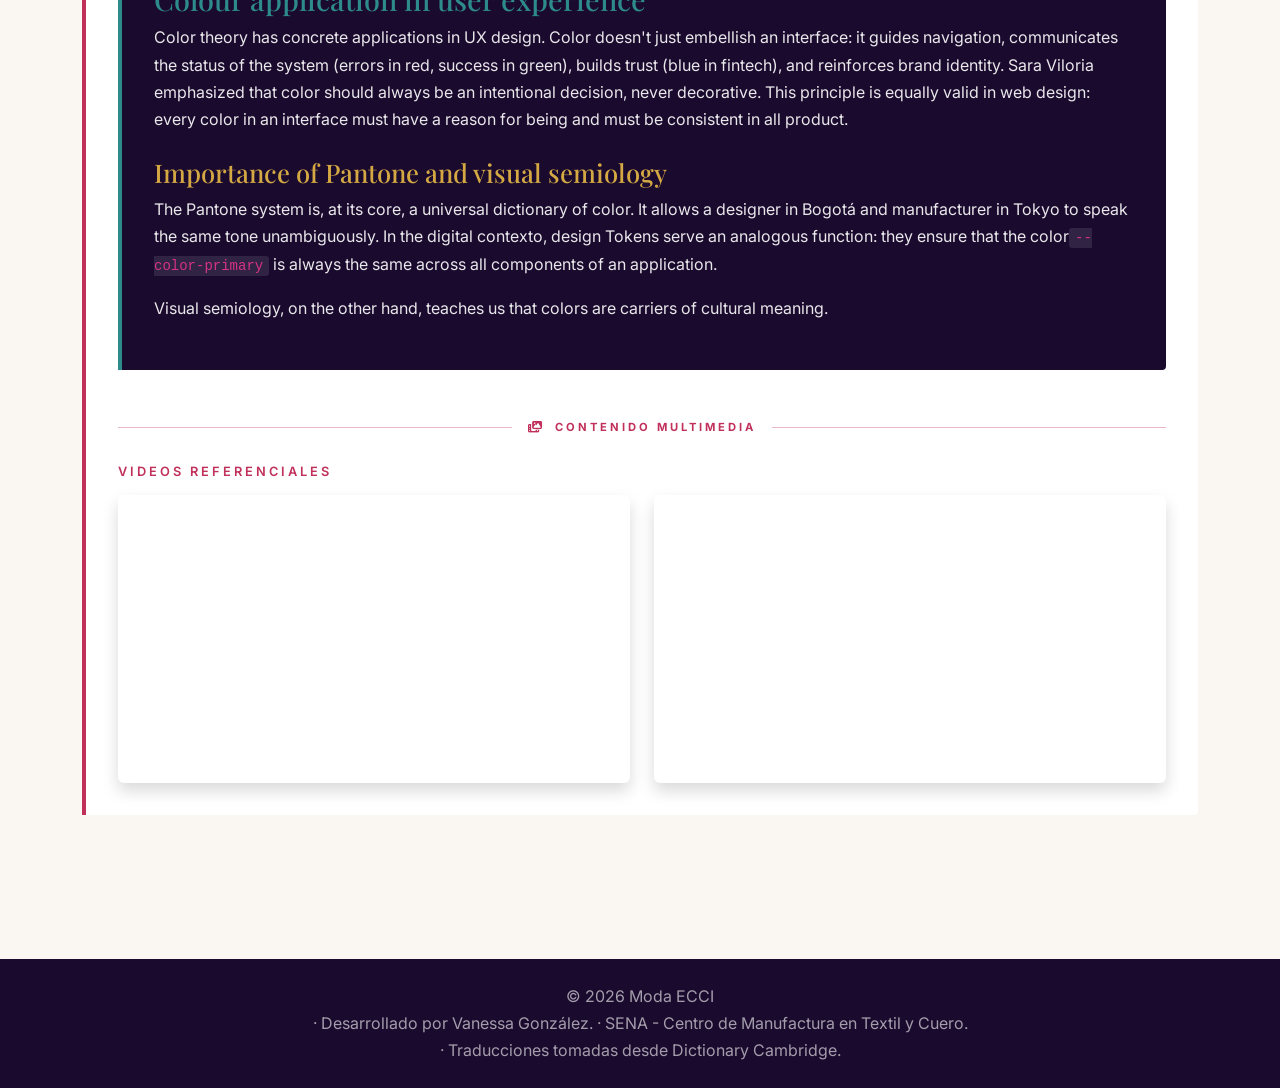
==== commit 37c602f5: "Update experiencia.html" ====
--- a/pages/experiencia.html
+++ b/pages/experiencia.html
@@ -10,10 +10,13 @@
 </head>
 <body>
 
-  <!-- NAVBAR -->
+  <!-- ============= NAVBAR ============= -->
   <nav class="navbar navbar-expand-lg navbar-moda sticky-top">
     <div class="container">
-      <a class="navbar-brand" href="../index.html">Moda <span>ECCI</span></a>
+      <a class="navbar-brand" href="../index.html">
+          <img src="../img/logo.png" alt="Logo Moda ECCI" height="40" class="d-inline-block align-text-top">
+          Moda <span>ECCI</span>
+        </a>
       <button class="navbar-toggler border-0" type="button" data-bs-toggle="collapse" data-bs-target="#mainNav">
         <span class="navbar-toggler-icon" style="filter:invert(1);"></span>
       </button>
@@ -28,80 +31,61 @@
     </div>
   </nav>
 
-  <!-- HERO interno -->
+  <!-- ============= HERO interno ============= -->
   <section class="hero" style="padding:70px 0 55px;">
     <div class="container">
       <p class="hero-label"><i class="fa-solid fa-star me-1"></i> Experiencia académica</p>
       <h1 style="font-size:clamp(2rem,5vw,3.5rem);">Mi experiencia<br>en Moda ECCI</h1>
-      <p class="lead">Reflexiones, aprendizajes y conexiones entre la industria de la moda y el desarrollo de software.</p>
+      <p class="lead">Reflexiones y aprendizajes que nos enseñan que rodearse de colores es poblar el silencio con covenciones invisibles.</p>
     </div>
   </section>
 
   <main class="container py-5">
 
-    <!-- ════════════════════════════════════════
+    <!-- ================================
          BLOQUE 1: APRENDIZAJES OBTENIDOS
-         ════════════════════════════════════════ -->
+         ================================ -->
     <div class="lang-divider"><span class="lang-tag"><i class="fa-solid fa-flag me-1"></i> Español</span></div>
 
     <div class="lang-section-es">
       <h2 class="section-title" style="font-size:1.8rem;">Aprendizajes obtenidos</h2>
-      <p>La conferencia de <strong>Sara Viloria</strong> en Moda ECCI fue una experiencia que amplió mi perspectiva sobre el diseño visual y su relación con el desarrollo FrontEnd. Aprendí que el color no es una decisión arbitraria: cada tono transmite emociones, establece jerarquías visuales y guía la atención del usuario de manera estratégica.</p>
-      <p>Uno de los aprendizajes más significativos fue comprender la <strong>semiología del color</strong>: los colores son signos culturales con significados que varían según el contexto geográfico y social. Aplicar este conocimiento al diseño de interfaces significa crear experiencias que resuenen emocionalmente con el usuario.</p>
-      <p>También descubrí la importancia del sistema <strong>Pantone</strong> como lenguaje universal del color en la industria creativa, y cómo este principio de estandarización puede aplicarse al desarrollo web mediante el uso de paletas coherentes y variables CSS.</p>
-    </div>
-
-    <!-- EN - Aprendizajes -->
+      <p>La conferencia de <strong>Sara Viloria</strong> en Moda ECCI fue una experiencia que amplió mi perspectiva sobre el diseño visual y su relación con el desarrollo FrontEnd.
+       Aprendí que el color no es una decisión arbitraria: cada tono transmite emociones, establece jerarquías visuales y guía la atención del usuario de manera estratégica.</p>
+      <p>Uno de los aprendizajes más significativos fue comprender la <strong>semiología del color</strong>: los colores son signos culturales con significados que varían según el contexto geográfico y social.
+       Aplicar este conocimiento al diseño de interfaces significa crear experiencias que resuenen emocionalmente con el usuario.</p>
+      <p>Algo que me parecio muy <strong>Interesante</strong> fue como respondemos a distintos estímulos visuales mucho más de lo que somos capaces de procesar coherentemente. El lenguaje universal del color en la industria creativa,
+        y cómo este principio de estandarización puede aplicarse al desarrollo web mediante el uso de paletas coherentes y variables CSS.</p>
+    </div>
+
+    <!-- ============= EN - Aprendizajes ============= -->
     <div class="lang-section-en mt-0">
       <h2 style="font-family:var(--font-display);font-size:1.8rem;color:var(--pantone-teal);">Learning outcomes</h2>
-      <p><strong>Sara Viloria</strong>'s conference at Moda ECCI was an experience that broadened my perspective on visual design and its relationship with FrontEnd development. I learned that colour is not an arbitrary decision: each hue communicates emotions, establishes visual hierarchies, and strategically guides the user's attention.</p>
-      <p>One of the most significant lessons was understanding the <strong>semiology of colour</strong>: colours are cultural signs whose meanings vary according to geographical and social context. Applying this knowledge to interface design means creating experiences that emotionally resonate with the user.</p>
-      <p>I also discovered the importance of the <strong>Pantone</strong> system as a universal language of colour in the creative industry, and how this standardisation principle can be applied to web development through consistent palettes and CSS variables.</p>
-    </div>
-
-    <!-- ════════════════════════════════════════
+      <p><strong>Sara Viloria</strong>'s lecture at Moda ECCI was an experience tht boardend my perspective on visual design and its relationshio with FrontEnd development. I learned that color is not an arbitrary decision: each shade conveys emotions, establishes visual hierachies, and guides the user's attention strategically.</p>
+      <p>One of the most significant learnings was understanding the <strong>semiology of color</strong>: colors are cultural signs with meanings that vary according to the geographical and social context. Applying this knowledge to interface design means creating experiences that resonate emotionally eith the user. </p>
+      <p>Something that I found very<strong>interesting</strong> was how we respond to defferent visual atimuli much more than we are able to process coherently. The uviersal language of color in the creative industry, and how this principle of standardization can be appliend to web development through the use of coherent palettes and css. </p>
+    </div>
+
+    <!-- ==============================
          BLOQUE 2: EXPERIENCIAS VIVIDAS
-         ════════════════════════════════════════ -->
+         ============================== -->
     <div class="lang-divider mt-5"><span class="lang-tag"><i class="fa-solid fa-flag me-1"></i> Español</span></div>
 
     <div class="lang-section-es">
       <h2 class="section-title" style="font-size:1.8rem;">Experiencias vividas durante la participación</h2>
-      <p>Asistir al evento Moda ECCI fue una experiencia inmersiva que me permitió conectar con profesionales de la industria creativa. El ambiente del evento transmitía energía e innovación: desde las propuestas visuales de los expositores hasta los stands interactivos que demostraban cómo el color construye identidades de marca.</p>
+      <p>Asistir a la conferencia Moda ECCI fue una experiencia inmersiva que me permitió entender que la vida no se mide en años, 
+        sino en la intensidad de las emociones que cada color nos despierta el como el color es el idioma que el corazón entiende sin necesidad de palabras.</p>
       <p>Durante la conferencia, Sara Viloria demostró en tiempo real cómo seleccionar paletas de color para colecciones de moda, explicando cada decisión desde la psicología del color y la semiología visual. Ver aplicada la teoría del color en contextos reales y creativos hizo que los conceptos adquirieran un significado mucho más profundo.</p>
-      <div class="row g-3 mt-2">
-        <div class="col-md-4">
-          <div class="card-moda card text-center p-3">
-            <i class="fa-solid fa-palette fa-2x mb-2" style="color:var(--magenta);"></i>
-            <h6>Talleres prácticos</h6>
-            <p class="small text-muted mb-0">Ejercicios en vivo de selección y combinación de colores con Pantone.</p>
-          </div>
-        </div>
-        <div class="col-md-4">
-          <div class="card-moda card text-center p-3">
-            <i class="fa-solid fa-users fa-2x mb-2" style="color:var(--pantone-teal);"></i>
-            <h6>Networking creativo</h6>
-            <p class="small text-muted mb-0">Encuentro con diseñadores, creativos y desarrolladores de la industria.</p>
-          </div>
-        </div>
-        <div class="col-md-4">
-          <div class="card-moda card text-center p-3">
-            <i class="fa-solid fa-lightbulb fa-2x mb-2" style="color:var(--pantone-gold);"></i>
-            <h6>Inspiración visual</h6>
-            <p class="small text-muted mb-0">Exposición de propuestas gráficas aplicando teoría del color.</p>
-          </div>
-        </div>
-      </div>
-    </div>
-
+     
+          
     <div class="lang-section-en mt-0">
       <h2 style="font-family:var(--font-display);font-size:1.8rem;color:var(--pantone-teal);">Experiences during participation</h2>
-      <p>Attending the Moda ECCI event was an immersive experience that allowed me to connect with professionals from the creative industry. The event's atmosphere radiated energy and innovation: from the visual proposals of the speakers to the interactive stands demonstrating how colour builds brand identities.</p>
-      <p>During the conference, Sara Viloria demonstrated in real time how to select colour palettes for fashion collections, explaining each decision through the psychology of colour and visual semiology. Seeing colour theory applied in real and creative contexts gave the concepts a much deeper meaning.</p>
-    </div>
-
-    <!-- ════════════════════════════════════════
+      <p>Attending the ECCI Fashion conference was an immersive experience that allowed me to understand that life is not measured in years, but in the intensity of the emotions that each color awakens in us, how color is the languege tht the heart understands without need for words.</p>
+      <p>During the conference, Sara Viloria demonstrated in real time how to select color palettes for fashion collectiond, explaining each decision from the psychology od color and visual semiology. Seeing color theory applied in real, creaative contexts made the concepts take on a much deeper meaning.</p>
+    </div>
+
+    <!-- ===========================================
          BLOQUE 3: ASPECTOS QUE LLAMARON LA ATENCIÓN
-         ════════════════════════════════════════ -->
+         =========================================== -->
     <div class="lang-divider mt-5"><span class="lang-tag"><i class="fa-solid fa-flag me-1"></i> Español</span></div>
 
     <div class="lang-section-es">
@@ -131,37 +115,25 @@
             </div>
           </div>
         </div>
-        <div class="accordion-item border-0">
-          <h2 class="accordion-header">
-            <button class="accordion-button collapsed" type="button" data-bs-toggle="collapse" data-bs-target="#a3">
-              <i class="fa-solid fa-circle-dot me-2" style="color:var(--pantone-teal);"></i> Moda y tecnología: una conexión inevitable
-            </button>
-          </h2>
-          <div id="a3" class="accordion-collapse collapse" data-bs-parent="#accordionAspectos">
-            <div class="accordion-body">
-              La intersección entre la industria de la moda y el desarrollo tecnológico es mucho más profunda de lo que imaginaba. Las marcas de moda dependen de plataformas digitales, e-commerce, aplicaciones y experiencias web para llegar a sus clientes. La teoría del color que se aprende en el contexto de la moda es directamente aplicable al diseño de interfaces web.
-            </div>
-          </div>
-        </div>
       </div>
     </div>
 
     <div class="lang-section-en mt-0">
       <h2 style="font-family:var(--font-display);font-size:1.8rem;color:var(--pantone-teal);">Aspects that caught my attention</h2>
-      <p><strong>Colour as a communication tool:</strong> I was surprised to discover that colour is not simply decorative. Sara Viloria explained that each colour activates specific emotional and cognitive responses in the observer. In web design, this means that the choice of colours in an interface can directly influence conversion rates, user retention, and brand perception.</p>
-      <p><strong>Pantone standardisation in the digital world:</strong> Discovering that Pantone has equivalents in HEX and RGB codes was revealing for my work as a FrontEnd developer. I understood that the Pantone system is the bridge between physical design (textiles, print) and digital design (screens, interfaces).</p>
-      <p><strong>Fashion and technology — an inevitable connection:</strong> The intersection between the fashion industry and technological development is far deeper than I had imagined. Fashion brands rely on digital platforms, e-commerce, applications, and web experiences to reach their customers.</p>
-    </div>
-
-    <!-- ════════════════════════════════════════
+      <p>I was surprised to find that color is not simply decorative. Sara Viloria explained that each color activates specific emotional and cognitive responses in the observer. in web design, this means that the choice of colors in an interface can directly influence conversion rate, user retention, and brand perception. </p>
+      <p>Discovering tht Pantone has equivalents in HEX and RGB code was eye-opening for my work as a FrontEnd developer. I understood that the Pantone system is the bridge between physical design (textiles, printing) and digital (screens, interfaces), allowing a brand to maintain chromatic coherence in all its supports.</p>
+    </div>
+
+    <!-- =======================================
          BLOQUE 4: INDUSTRIA CREATIVA Y SOFTWARE
-         ════════════════════════════════════════ -->
+         ======================================= -->
     <div class="lang-divider mt-5"><span class="lang-tag"><i class="fa-solid fa-flag me-1"></i> Español</span></div>
 
     <div class="lang-section-es">
       <h2 class="section-title" style="font-size:1.8rem;">Relación entre industria creativa y desarrollo de software</h2>
-      <p>La industria de la moda y el desarrollo de software comparten una misma necesidad: <strong>comunicar con claridad y belleza</strong>. Un diseñador de moda construye colecciones que cuentan historias a través de formas, texturas y colores. Un desarrollador FrontEnd construye interfaces que guían al usuario a través de jerarquías visuales, tipografías y paletas.</p>
-      <p>Herramientas como <strong>Figma</strong>, <strong>Adobe XD</strong> o incluso variables CSS comparten su lógica con las muestras Pantone: ambas son sistemas de estandarización que garantizan coherencia visual. La teoría del color aprendida en Moda ECCI es directamente transferible al diseño de sistemas de diseño (Design Systems) en el desarrollo web profesional.</p>
+      <p>La industria de la moda y el desarrollo de software comparten una misma necesidad: <strong>comunicar con claridad y belleza</strong>. Un diseñador de moda construye colecciones que cuentan historias a través de formas, texturas y colores.
+         Un desarrollador FrontEnd construye interfaces que guían al usuario a través de jerarquías visuales, tipografías y paletas.</p>
+      <p>Herramientas como <strong>Figma</strong>, <strong>Adobe XD</strong> o incluso variables CSS comparten su lógica con las muestras Pantone: ambas son sistemas de estandarización que garantizan coherencia visual.</p>
       <div class="row g-3 mt-3">
         <div class="col-md-6">
           <div class="p-3 rounded" style="background:#f8f8f8;border:1px solid #eee;">
@@ -190,32 +162,28 @@
 
     <div class="lang-section-en mt-0">
       <h2 style="font-family:var(--font-display);font-size:1.8rem;color:var(--pantone-teal);">Relationship between the creative industry and software development</h2>
-      <p>The fashion industry and software development share the same need: <strong>to communicate with clarity and beauty</strong>. A fashion designer builds collections that tell stories through shapes, textures, and colours. A FrontEnd developer builds interfaces that guide the user through visual hierarchies, typography, and palettes.</p>
-      <p>Tools such as <strong>Figma</strong>, <strong>Adobe XD</strong>, or even CSS variables share their logic with Pantone swatches: both are standardisation systems that ensure visual consistency. The colour theory learned at Moda ECCI is directly transferable to the design of Design Systems in professional web development.</p>
-    </div>
-
-    <!-- ════════════════════════════════════════
+      <p>The fashion industry and software development share the same need: <strong>to communicate clearly and beautifully</strong>. A fashion designer builds collections that tell stories through shapes, textures, and colors. A FrontEnd developer builds interfaces that guide the user through visual hierarchies, typefaces, and palettes.</p>
+      <p>Tools such as <strong>Figma</strong>, <strong>Adobe XD</strong>, or even CSS variables share their logic with Pantone samples: both are standardization systems that guarantee visual coherence. </p>
+    </div>
+
+    <!-- ============================
          BLOQUE 5: REFLEXIÓN PERSONAL
-         ════════════════════════════════════════ -->
+         ============================ -->
     <div class="lang-divider mt-5"><span class="lang-tag"><i class="fa-solid fa-flag me-1"></i> Español</span></div>
 
     <div class="lang-section-es">
       <h2 class="section-title" style="font-size:1.8rem;">Reflexión personal: cómo estos espacios fortalecen mi formación</h2>
-      <p>Participar en Moda ECCI me confirmó que la formación profesional no puede limitarse al aula. Los espacios académicos externos como este evento abren ventanas hacia industrias que, a primera vista, parecen distantes del desarrollo de software pero que están profundamente interconectadas.</p>
       <p>Como aprendiz ADSO, comprender la teoría del color, la semiología visual y el sistema Pantone me proporciona herramientas concretas para tomar mejores decisiones de diseño en mis proyectos web. Me doy cuenta de que ser un buen desarrollador FrontEnd también implica ser un comunicador visual competente.</p>
-      <p>Este tipo de experiencias transdisciplinares son exactamente lo que necesita el mercado laboral actual: profesionales que puedan dialogar tanto con equipos de diseño como con equipos técnicos, y que comprendan el impacto humano y estético de cada decisión tecnológica.</p>
     </div>
 
     <div class="lang-section-en mt-0">
       <h2 style="font-family:var(--font-display);font-size:1.8rem;color:var(--pantone-teal);">Personal reflection: how these spaces strengthen my training</h2>
-      <p>Participating in Moda ECCI confirmed to me that professional training cannot be confined to the classroom. External academic spaces like this event open windows into industries that, at first glance, seem distant from software development but are deeply interconnected.</p>
-      <p>As an ADSO apprentice, understanding colour theory, visual semiology, and the Pantone system provides me with concrete tools to make better design decisions in my web projects. I realise that being a good FrontEnd developer also means being a competent visual communicator.</p>
-      <p>These kinds of transdisciplinary experiences are exactly what the current job market needs: professionals who can engage with both design teams and technical teams, and who understand the human and aesthetic impact of every technological decision.</p>
-    </div>
-
-    <!-- ════════════════════════════════════════
+      <p>As an ADSO learner, understanding color theory, visual semiology, and the Pantone system provides me with concrete tools to make better desing decisions in my web projects.</p>
+    </div>
+
+    <!-- ===============================
          BLOQUE 6: COLOR EN UX + PANTONE
-         ════════════════════════════════════════ -->
+         ===============================-->
     <div class="lang-divider mt-5"><span class="lang-tag"><i class="fa-solid fa-flag me-1"></i> Español</span></div>
 
     <div class="lang-section-es">
@@ -230,75 +198,47 @@
 
     <div class="lang-section-en mt-0">
       <h2 style="font-family:var(--font-display);font-size:1.8rem;color:var(--pantone-teal);">Colour application in user experience</h2>
-      <p>Colour theory has concrete applications in UX design. Colour does not merely beautify an interface: it guides navigation, communicates system status (errors in red, success in green), builds trust (blues in fintech), and reinforces brand identity.</p>
-      <p>Sara Viloria emphasised that colour must always be an intentional decision, never a decorative one. This principle is equally valid in web design: every colour in an interface must have a purpose and must be consistent throughout the product.</p>
+      <p>Color theory has concrete applications in UX design. Color doesn't just embellish an interface: it guides navigation, communicates the status of the system (errors in red, success in green), builds trust (blue in fintech), and reinforces brand identity. Sara Viloria emphasized that color should always be an intentional decision, never decorative. This principle is equally valid in web design: every color in an interface must have a reason for being and must be consistent in all product.</p>
 
       <h2 style="font-family:var(--font-display);font-size:1.6rem;color:var(--pantone-gold);margin-top:1.5rem;">Importance of Pantone and visual semiology</h2>
-      <p>The Pantone system is, in essence, a universal dictionary of colour. It allows a designer in Bogotá and a manufacturer in Tokyo to refer to the same hue without ambiguity. In the digital context, Design Tokens serve an analogous function: they ensure that the colour <code style="background:rgba(255,255,255,0.1);padding:2px 6px;border-radius:3px;">--color-primary</code> is always the same across all components of an application.</p>
-      <p>Visual semiology, in turn, teaches us that colours carry cultural meaning. White evokes purity in the West but mourning in some Asian cultures. As software developers building products for global audiences, this knowledge is essential for designing inclusive and culturally sensitive experiences.</p>
-    </div>
-
-    <!-- ════════════════════════════════════════
+      <p>The Pantone system is, at its core, a universal dictionary of color. It allows a designer in Bogotá and manufacturer in Tokyo to speak the same tone unambiguously. In the digital contexto, design Tokens serve an analogous function: they ensure that the color<code style="background:rgba(255,255,255,0.1);padding:2px 6px;border-radius:3px;">--color-primary</code> is always the same across all components of an application.</p>
+      <p>Visual semiology, on the other hand, teaches us that colors are carriers of cultural meaning.</p>
+    </div>
+
+    <!-- ===========
          MULTIMEDIA
-         ════════════════════════════════════════ -->
+         =========== -->
     <div class="lang-divider mt-5"><span class="lang-tag"><i class="fa-solid fa-photo-film me-1"></i> Contenido Multimedia</span></div>
 
     <p class="section-subtitle">Videos referenciales</p>
-    <h2 class="section-title mb-4">Teoría del Color y Pantone</h2>
-
     <div class="row g-4">
       <div class="col-md-6">
         <div class="ratio ratio-16x9 rounded overflow-hidden shadow">
           <iframe
-            src="https://www.youtube.com/embed/YeI6Wqn4I78"
-            title="Teoría del Color — Fundamentos"
+            src="https://www.youtube.com/embed/Cn7gi43rm-A"
             allowfullscreen
             loading="lazy">
           </iframe>
         </div>
-        <p class="small text-muted mt-2"><i class="fa-brands fa-youtube me-1" style="color:#FF0000;"></i> Teoría del Color — Fundamentos esenciales para diseño</p>
       </div>
       <div class="col-md-6">
         <div class="ratio ratio-16x9 rounded overflow-hidden shadow">
           <iframe
-            src="https://www.youtube.com/embed/y3O21m2j-rQ"
+            src="https://www.youtube.com/embed/F3qX3_kR-lQ"
             title="Pantone — Sistema de color"
             allowfullscreen
             loading="lazy">
           </iframe>
         </div>
-        <p class="small text-muted mt-2"><i class="fa-brands fa-youtube me-1" style="color:#FF0000;"></i> Pantone — El lenguaje universal del color</p>
       </div>
     </div>
 
   </main>
 
-  <!-- FOOTER -->
-  <footer>
-    <div class="container">
-      <div class="row g-4">
-        <div class="col-md-4">
-          <h5>Moda ECCI</h5>
-          <p class="small">Sitio web académico — Programa ADSO, SENA Centro de Manufactura en Textil y Cuero.</p>
-        </div>
-        <div class="col-md-4">
-          <h5>Páginas</h5>
-          <ul class="list-unstyled small">
-            <li><a href="../index.html">Inicio</a></li>
-            <li><a href="experiencia.html">Mi Experiencia</a></li>
-            <li><a href="glossary.html">Glossary</a></li>
-            <li><a href="sostenibilidad.html">Sostenibilidad</a></li>
-          </ul>
-        </div>
-        <div class="col-md-4">
-          <h5>Estudiante</h5>
-          <p class="small">Vanessa González · ADSO · Instructor: Belman Marín</p>
-        </div>
-      </div>
-      <hr class="footer-divider" />
-      <p class="small text-center mb-0">© 2025 Vanessa González · SENA ADSO</p>
-    </div>
-  </footer>
+  <!-- ============= FOOTER ============= -->
+<footer class="site-footer py-4 text-center">
+  <p class="mb-0">© 2026 Moda ECCI <br/> · Desarrollado por Vanessa González. · SENA - Centro de Manufactura en Textil y Cuero. <br/> · Traducciones tomadas desde Dictionary Cambridge. </p>
+</footer>
 
   <script src="https://cdn.jsdelivr.net/npm/bootstrap@5.3.3/dist/js/bootstrap.bundle.min.js"></script>
   <script src="../js/main.js"></script>
